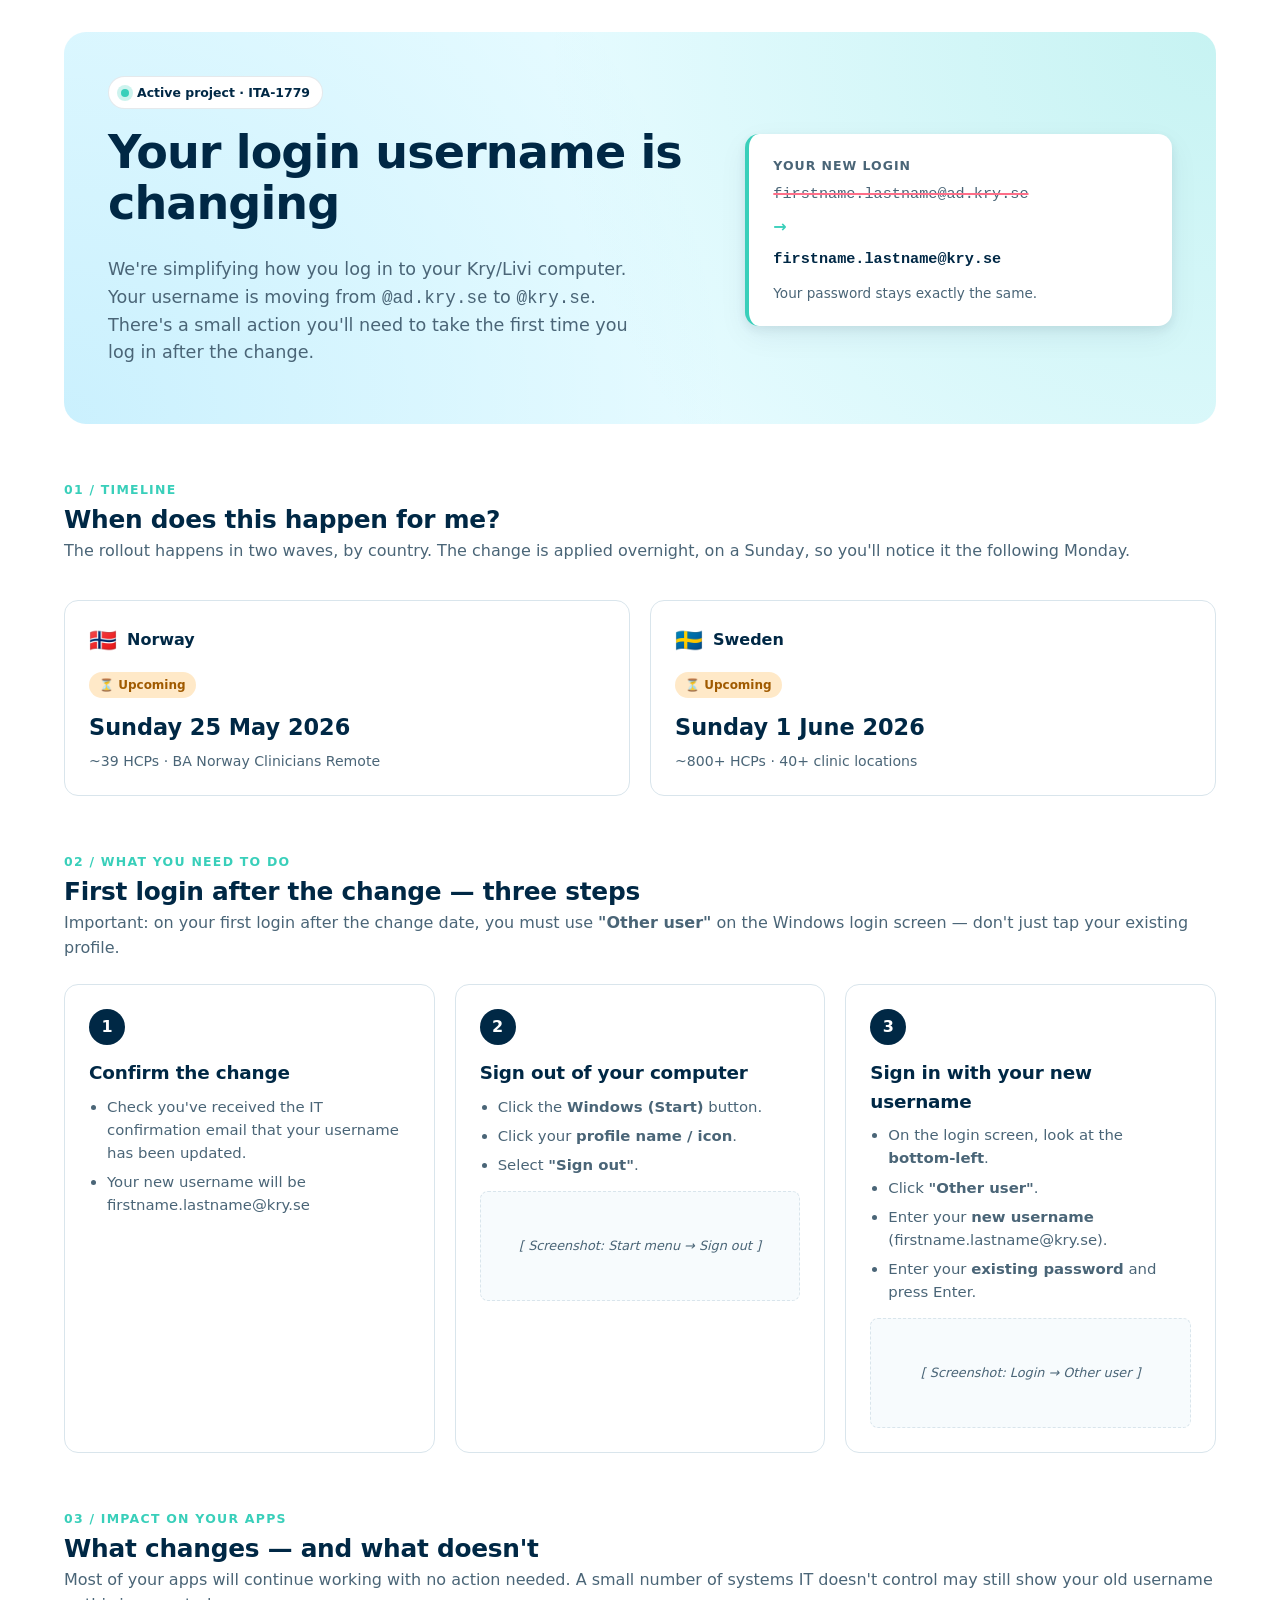
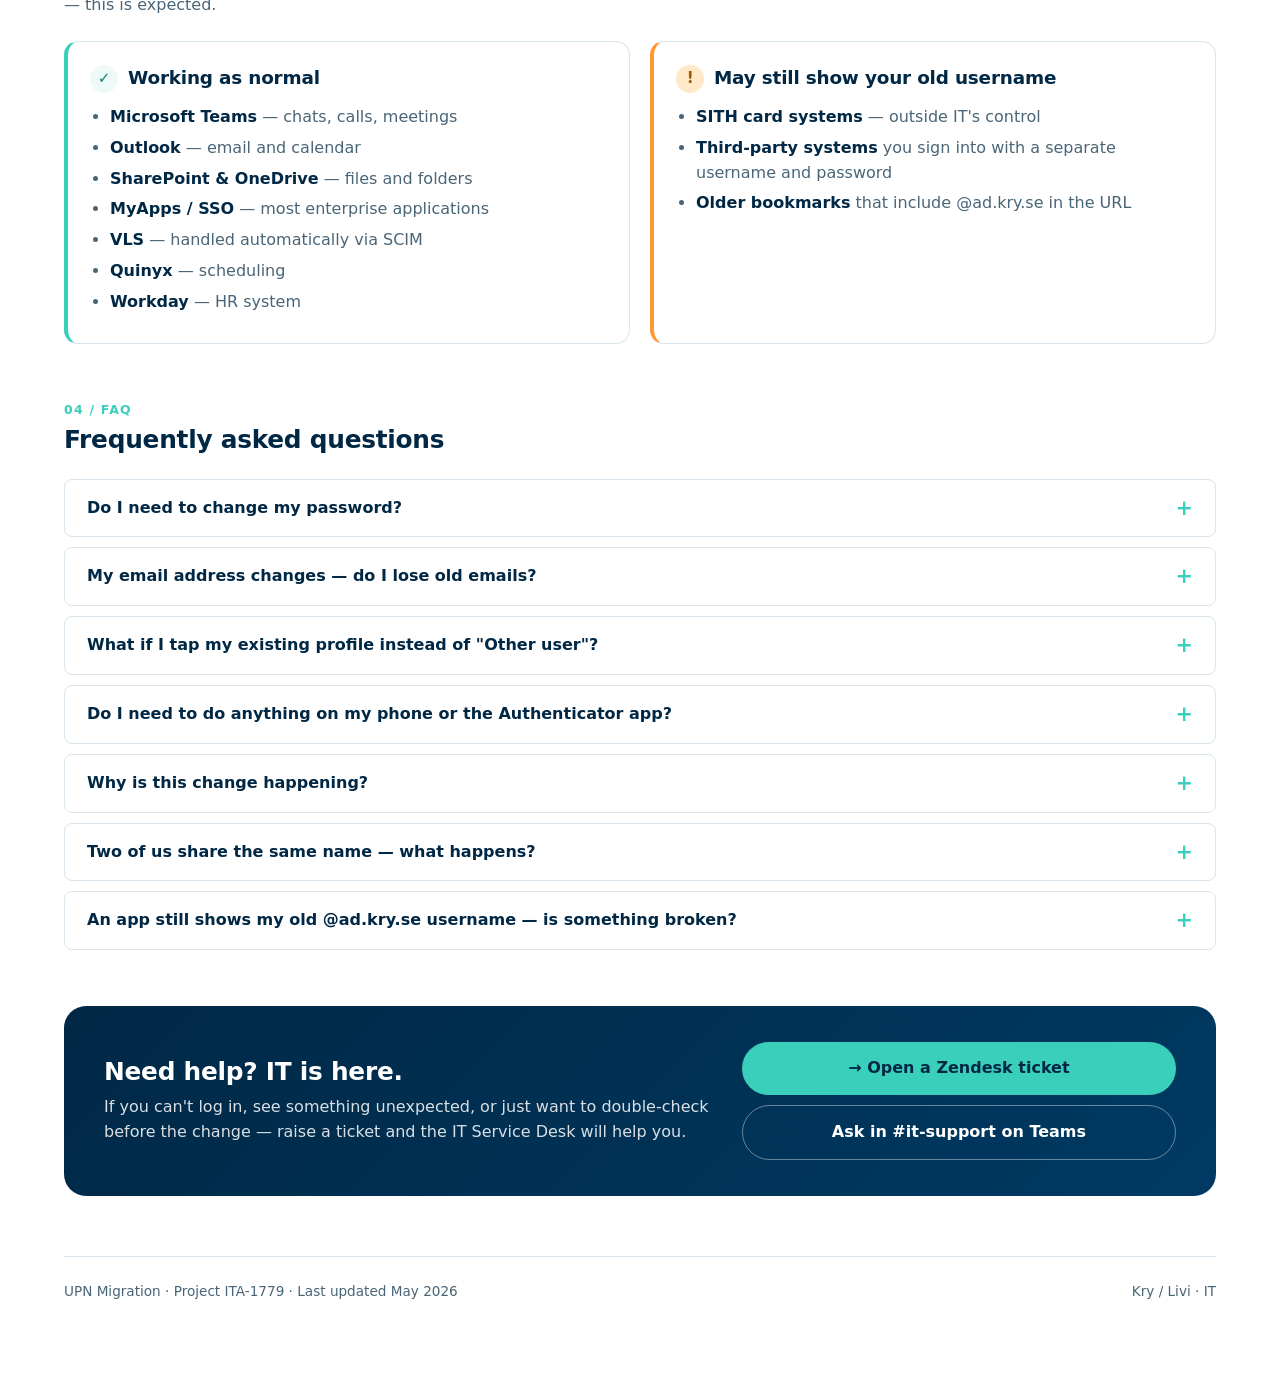
==== index.html @ bcd25de1 "Add UPN Migration Hub page Initial commit: static HTML page for Kry/Livi UPN migration communication" ====
<!DOCTYPE html>
<html lang="en">
<head>
<meta charset="UTF-8" />
<meta name="viewport" content="width=device-width, initial-scale=1.0" />
<title>Your login is changing — UPN Migration Hub | Kry/Livi</title>
<style>
  :root {
    --blue-900: #002845;
    --blue-500: #03A3F4;
    --blue-100: #E6FBFF;
    --primary-500: #39CFBA;
    --primary-100: #EEFAF7;
    --pink-500: #FE6F89;
    --orange-500: #FF9732;
    --orange-100: #FFE9C8;
    --yellow-100: #FFFAD0;
    --yellow-500: #FBD100;

    --text: #002845;
    --text-muted: #4a6577;
    --bg: #ffffff;
    --bg-soft: #f7fbfd;
    --border: #d9e5ec;

    --radius-sm: 8px;
    --radius-md: 14px;
    --radius-lg: 22px;
    --shadow-sm: 0 1px 2px rgba(0, 40, 69, 0.06), 0 2px 6px rgba(0, 40, 69, 0.04);
    --shadow-md: 0 4px 10px rgba(0, 40, 69, 0.08), 0 10px 30px rgba(0, 40, 69, 0.06);

    --font-display: "Inter Tight", "Segoe UI", system-ui, sans-serif;
    --font-body: "Inter", "Segoe UI", system-ui, sans-serif;
  }

  * { box-sizing: border-box; }
  html, body {
    margin: 0;
    padding: 0;
    font-family: var(--font-body);
    color: var(--text);
    background: var(--bg);
    line-height: 1.55;
    -webkit-font-smoothing: antialiased;
  }

  h1, h2, h3, h4 {
    font-family: var(--font-display);
    font-weight: 600;
    letter-spacing: -0.01em;
    color: var(--blue-900);
    margin: 0 0 0.6em;
  }

  h1 { font-size: clamp(2rem, 3.6vw, 3rem); line-height: 1.1; letter-spacing: -0.02em; }
  h2 { font-size: 1.55rem; line-height: 1.2; margin-top: 0; }
  h3 { font-size: 1.15rem; }

  p { margin: 0 0 1em; }

  a { color: var(--blue-500); text-decoration: none; font-weight: 500; }
  a:hover { text-decoration: underline; }

  .page-wrap {
    max-width: 1200px;
    margin: 0 auto;
    padding: 32px 24px 80px;
  }

  /* HERO */
  .hero {
    padding: 44px 44px 40px;
    border-radius: var(--radius-lg);
    background:
      radial-gradient(circle at 100% 0%, rgba(57, 207, 186, 0.18), transparent 55%),
      radial-gradient(circle at 0% 100%, rgba(3, 163, 244, 0.12), transparent 55%),
      var(--blue-100);
    position: relative;
    overflow: hidden;
  }
  .hero-grid { display: grid; grid-template-columns: 1.4fr 1fr; gap: 40px; align-items: center; }
  @media (max-width: 820px) { .hero-grid { grid-template-columns: 1fr; } .hero { padding: 32px 24px; } }

  .eyebrow {
    display: inline-flex; align-items: center; gap: 8px;
    font-size: 0.78rem; font-weight: 600;
    color: var(--blue-900);
    background: white;
    padding: 6px 12px; border-radius: 999px;
    margin-bottom: 18px;
    border: 1px solid rgba(0, 40, 69, 0.1);
  }
  .eyebrow::before {
    content: ""; width: 8px; height: 8px;
    background: var(--primary-500); border-radius: 50%;
    display: inline-block;
    box-shadow: 0 0 0 4px rgba(57, 207, 186, 0.25);
  }

  .hero p.lead {
    font-size: 1.1rem; color: var(--text-muted); max-width: 540px;
  }

  .hero-key {
    background: white;
    padding: 22px 24px;
    border-radius: var(--radius-md);
    box-shadow: var(--shadow-md);
    border-left: 4px solid var(--primary-500);
  }
  .hero-key .label-row {
    font-size: 0.78rem; text-transform: uppercase; letter-spacing: 0.08em;
    color: var(--text-muted); font-weight: 600; margin-bottom: 8px;
  }
  .hero-key .upn-line {
    font-family: "JetBrains Mono", "SF Mono", Consolas, monospace;
    font-size: 0.95rem;
    word-break: break-all;
    margin: 8px 0;
  }
  .hero-key .upn-line.old {
    color: var(--text-muted);
    text-decoration: line-through;
    text-decoration-color: var(--pink-500);
    text-decoration-thickness: 2px;
  }
  .hero-key .upn-line.new {
    color: var(--blue-900);
    font-weight: 600;
  }
  .hero-key .arrow { color: var(--primary-500); font-weight: 700; margin: 4px 0; }
  .hero-key .pwd-note {
    font-size: 0.85rem; color: var(--text-muted); margin: 12px 0 0;
  }

  /* COUNTRY CARDS */
  .status-row {
    display: grid;
    grid-template-columns: 1fr 1fr;
    gap: 20px;
    margin-top: 36px;
  }
  @media (max-width: 720px) { .status-row { grid-template-columns: 1fr; } }

  .country-card {
    padding: 22px 24px;
    border-radius: var(--radius-md);
    border: 1px solid var(--border);
    background: white;
    display: flex;
    flex-direction: column;
    gap: 6px;
    position: relative;
  }
  .country-card .flag-row {
    display: flex; align-items: center; gap: 10px;
    margin-bottom: 4px;
  }
  .country-card .flag { font-size: 1.4rem; }
  .country-card .country-name {
    font-weight: 600; color: var(--blue-900);
  }
  .country-card .status-pill {
    display: inline-flex; align-items: center; gap: 6px;
    font-size: 0.75rem; font-weight: 600;
    padding: 4px 10px; border-radius: 999px;
    background: var(--orange-100); color: #a05a00;
    width: fit-content;
    margin-top: 4px;
  }
  .country-card.complete .status-pill {
    background: var(--primary-100); color: #0a8870;
  }
  .country-card .date-line {
    font-size: 1.4rem; font-weight: 600; color: var(--blue-900);
    font-family: var(--font-display);
    margin-top: 6px;
  }
  .country-card .meta-line {
    font-size: 0.88rem; color: var(--text-muted);
  }

  /* SECTIONS */
  section { margin-top: 56px; }
  .section-head { margin-bottom: 24px; }
  .section-head .num {
    font-size: 0.78rem; font-weight: 700;
    color: var(--primary-500);
    letter-spacing: 0.1em;
    margin-bottom: 6px;
  }
  .section-head h2 { margin-bottom: 4px; }
  .section-head .sub { color: var(--text-muted); }

  /* ACTION STEPS */
  .steps {
    display: grid;
    grid-template-columns: repeat(3, 1fr);
    gap: 20px;
  }
  @media (max-width: 820px) { .steps { grid-template-columns: 1fr; } }

  .step {
    background: white;
    border: 1px solid var(--border);
    border-radius: var(--radius-md);
    padding: 24px;
    position: relative;
  }
  .step .step-num {
    width: 36px; height: 36px;
    background: var(--blue-900); color: white;
    border-radius: 50%;
    display: inline-flex; align-items: center; justify-content: center;
    font-weight: 600; font-family: var(--font-display);
    margin-bottom: 14px;
  }
  .step h3 { margin-bottom: 8px; }
  .step ul { padding-left: 18px; margin: 0; color: var(--text-muted); font-size: 0.93rem; }
  .step ul li { margin-bottom: 6px; }
  .step .screenshot-placeholder {
    margin-top: 14px;
    height: 110px;
    background: var(--bg-soft);
    border: 1px dashed var(--border);
    border-radius: var(--radius-sm);
    display: flex; align-items: center; justify-content: center;
    color: var(--text-muted);
    font-size: 0.8rem;
    font-style: italic;
  }

  /* APP IMPACT */
  .impact-grid {
    display: grid;
    grid-template-columns: 1fr 1fr;
    gap: 20px;
  }
  @media (max-width: 720px) { .impact-grid { grid-template-columns: 1fr; } }

  .impact-card {
    padding: 22px;
    border-radius: var(--radius-md);
    background: white;
    border: 1px solid var(--border);
  }
  .impact-card.good { border-left: 4px solid var(--primary-500); }
  .impact-card.warn { border-left: 4px solid var(--orange-500); }
  .impact-card h3 {
    display: flex; align-items: center; gap: 10px;
    margin-bottom: 12px;
  }
  .impact-icon {
    width: 28px; height: 28px;
    border-radius: 50%;
    display: inline-flex; align-items: center; justify-content: center;
    font-weight: 700; font-size: 0.95rem;
  }
  .good .impact-icon { background: var(--primary-100); color: #0a8870; }
  .warn .impact-icon { background: var(--orange-100); color: #a05a00; }
  .impact-card ul { padding-left: 20px; color: var(--text-muted); margin: 0; }
  .impact-card ul li { margin-bottom: 6px; }
  .impact-card ul li strong { color: var(--blue-900); font-weight: 600; }

  /* FAQ */
  .faq-list { display: flex; flex-direction: column; gap: 10px; }
  details.faq-item {
    background: white;
    border: 1px solid var(--border);
    border-radius: var(--radius-sm);
    overflow: hidden;
    transition: box-shadow 0.2s;
  }
  details.faq-item[open] {
    box-shadow: var(--shadow-sm);
    border-color: var(--primary-500);
  }
  details.faq-item summary {
    padding: 16px 22px;
    cursor: pointer;
    font-weight: 600;
    color: var(--blue-900);
    list-style: none;
    display: flex; justify-content: space-between; align-items: center;
    gap: 16px;
  }
  details.faq-item summary::-webkit-details-marker { display: none; }
  details.faq-item summary::after {
    content: "+";
    font-size: 1.3rem;
    color: var(--primary-500);
    transition: transform 0.2s;
    line-height: 1;
  }
  details.faq-item[open] summary::after { content: "−"; }
  details.faq-item .faq-body {
    padding: 0 22px 18px;
    color: var(--text-muted);
  }

  /* SUPPORT */
  .support-banner {
    background: linear-gradient(135deg, var(--blue-900), #003a64);
    color: white;
    border-radius: var(--radius-lg);
    padding: 36px 40px;
    display: grid;
    grid-template-columns: 1.4fr 1fr;
    gap: 30px;
    align-items: center;
  }
  @media (max-width: 720px) { .support-banner { grid-template-columns: 1fr; padding: 28px 24px; } }
  .support-banner h2 { color: white; margin: 0 0 8px; }
  .support-banner p { color: rgba(255, 255, 255, 0.85); margin: 0; }
  .support-cta {
    display: flex; flex-direction: column; gap: 10px;
  }
  .support-cta a.btn {
    display: inline-flex; align-items: center; justify-content: center; gap: 10px;
    padding: 14px 22px;
    background: var(--primary-500);
    color: var(--blue-900);
    border-radius: 999px;
    font-weight: 600;
    text-decoration: none;
    transition: transform 0.15s;
  }
  .support-cta a.btn:hover { transform: translateY(-1px); text-decoration: none; }
  .support-cta a.btn-outline {
    background: transparent;
    color: white;
    border: 1.5px solid rgba(255, 255, 255, 0.4);
  }

  /* FOOTER */
  footer {
    margin-top: 60px;
    padding-top: 24px;
    border-top: 1px solid var(--border);
    color: var(--text-muted);
    font-size: 0.85rem;
    display: flex; justify-content: space-between; flex-wrap: wrap; gap: 12px;
  }
</style>
</head>
<body>

<div class="page-wrap">

  <!-- HERO -->
  <header class="hero">
    <div class="hero-grid">
      <div>
        <div class="eyebrow">Active project · ITA-1779</div>
        <h1>Your login username is changing</h1>
        <p class="lead">
          We're simplifying how you log in to your Kry/Livi computer. Your username is moving from
          <code>@ad.kry.se</code> to <code>@kry.se</code>. There's a small action you'll need to take the first time you log in after the change.
        </p>
      </div>
      <div class="hero-key">
        <div class="label-row">Your new login</div>
        <div class="upn-line old">firstname.lastname@ad.kry.se</div>
        <div class="arrow">→</div>
        <div class="upn-line new">firstname.lastname@kry.se</div>
        <p class="pwd-note">Your password stays exactly the same.</p>
      </div>
    </div>
  </header>

  <!-- TIMELINE -->
  <section>
    <div class="section-head">
      <div class="num">01 / TIMELINE</div>
      <h2>When does this happen for me?</h2>
      <p class="sub">The rollout happens in two waves, by country. The change is applied overnight, on a Sunday, so you'll notice it the following Monday.</p>
    </div>

    <div class="status-row">
      <div class="country-card">
        <div class="flag-row">
          <span class="flag">🇳🇴</span>
          <span class="country-name">Norway</span>
        </div>
        <span class="status-pill">⏳ Upcoming</span>
        <div class="date-line">Sunday 25 May 2026</div>
        <div class="meta-line">~39 HCPs · BA Norway Clinicians Remote</div>
      </div>
      <div class="country-card">
        <div class="flag-row">
          <span class="flag">🇸🇪</span>
          <span class="country-name">Sweden</span>
        </div>
        <span class="status-pill">⏳ Upcoming</span>
        <div class="date-line">Sunday 1 June 2026</div>
        <div class="meta-line">~800+ HCPs · 40+ clinic locations</div>
      </div>
    </div>
  </section>

  <!-- ACTION STEPS -->
  <section>
    <div class="section-head">
      <div class="num">02 / WHAT YOU NEED TO DO</div>
      <h2>First login after the change — three steps</h2>
      <p class="sub">Important: on your first login after the change date, you must use <strong>"Other user"</strong> on the Windows login screen — don't just tap your existing profile.</p>
    </div>

    <div class="steps">

      <div class="step">
        <div class="step-num">1</div>
        <h3>Confirm the change</h3>
        <ul>
          <li>Check you've received the IT confirmation email that your username has been updated.</li>
          <li>Your new username will be firstname.lastname@kry.se</li>
        </ul>
      </div>

      <div class="step">
        <div class="step-num">2</div>
        <h3>Sign out of your computer</h3>
        <ul>
          <li>Click the <strong>Windows (Start)</strong> button.</li>
          <li>Click your <strong>profile name / icon</strong>.</li>
          <li>Select <strong>"Sign out"</strong>.</li>
        </ul>
        <div class="screenshot-placeholder">[ Screenshot: Start menu → Sign out ]</div>
      </div>

      <div class="step">
        <div class="step-num">3</div>
        <h3>Sign in with your new username</h3>
        <ul>
          <li>On the login screen, look at the <strong>bottom-left</strong>.</li>
          <li>Click <strong>"Other user"</strong>.</li>
          <li>Enter your <strong>new username</strong> (firstname.lastname@kry.se).</li>
          <li>Enter your <strong>existing password</strong> and press Enter.</li>
        </ul>
        <div class="screenshot-placeholder">[ Screenshot: Login → Other user ]</div>
      </div>

    </div>
  </section>

  <!-- APP IMPACT -->
  <section>
    <div class="section-head">
      <div class="num">03 / IMPACT ON YOUR APPS</div>
      <h2>What changes — and what doesn't</h2>
      <p class="sub">Most of your apps will continue working with no action needed. A small number of systems IT doesn't control may still show your old username — this is expected.</p>
    </div>

    <div class="impact-grid">
      <div class="impact-card good">
        <h3>
          <span class="impact-icon">✓</span>
          Working as normal
        </h3>
        <ul>
          <li><strong>Microsoft Teams</strong> — chats, calls, meetings</li>
          <li><strong>Outlook</strong> — email and calendar</li>
          <li><strong>SharePoint &amp; OneDrive</strong> — files and folders</li>
          <li><strong>MyApps / SSO</strong> — most enterprise applications</li>
          <li><strong>VLS</strong> — handled automatically via SCIM</li>
          <li><strong>Quinyx</strong> — scheduling</li>
          <li><strong>Workday</strong> — HR system</li>
        </ul>
      </div>

      <div class="impact-card warn">
        <h3>
          <span class="impact-icon">!</span>
          May still show your old username
        </h3>
        <ul>
          <li><strong>SITH card systems</strong> — outside IT's control</li>
          <li><strong>Third-party systems</strong> you sign into with a separate username and password</li>
          <li><strong>Older bookmarks</strong> that include @ad.kry.se in the URL</li>
        </ul>
      </div>
    </div>
  </section>

  <!-- FAQ -->
  <section>
    <div class="section-head">
      <div class="num">04 / FAQ</div>
      <h2>Frequently asked questions</h2>
    </div>

    <div class="faq-list">

      <details class="faq-item">
        <summary>Do I need to change my password?</summary>
        <div class="faq-body">No. Your password stays exactly the same. Only the part after the "@" symbol in your username changes.</div>
      </details>

      <details class="faq-item">
        <summary>My email address changes — do I lose old emails?</summary>
        <div class="faq-body">No. Your mailbox, calendar, contacts and all historic emails are kept. The old @ad.kry.se address is kept as a secondary address so emails sent to your old address will still arrive in the same inbox.</div>
      </details>

      <details class="faq-item">
        <summary>What if I tap my existing profile instead of "Other user"?</summary>
        <div class="faq-body">The login will fail. Sign out and start again — this time, click "Other user" at the bottom-left and enter your new username (firstname.lastname@kry.se).</div>
      </details>

      <details class="faq-item">
        <summary>Do I need to do anything on my phone or the Authenticator app?</summary>
        <div class="faq-body">In most cases, no. You may be prompted to re-authenticate once in Teams or Outlook mobile — sign in with your new username when prompted.</div>
      </details>

      <details class="faq-item">
        <summary>Why is this change happening?</summary>
        <div class="faq-body">It simplifies your login: one consistent address (@kry.se / @kry.no) that matches your email. It also tidies up our identity setup behind the scenes, reducing confusion when working with external partners and connecting new applications.</div>
      </details>

      <details class="faq-item">
        <summary>Two of us share the same name — what happens?</summary>
        <div class="faq-body">A small number of users have a name conflict in the new domain. IT will contact you personally before your migration to agree the new username. You don't need to do anything until contacted.</div>
      </details>

      <details class="faq-item">
        <summary>An app still shows my old @ad.kry.se username — is something broken?</summary>
        <div class="faq-body">Probably not. Some third-party systems (especially anything outside Microsoft and your SSO) keep their own copy of your username. These can't always be updated by IT. If the app still works, no action is needed. If it stops working, raise a Zendesk ticket and we'll investigate.</div>
      </details>

    </div>
  </section>

  <!-- SUPPORT -->
  <section>
    <div class="support-banner">
      <div>
        <h2>Need help? IT is here.</h2>
        <p>If you can't log in, see something unexpected, or just want to double-check before the change — raise a ticket and the IT Service Desk will help you.</p>
      </div>
      <div class="support-cta">
        <a href="https://kry.zendesk.com/" target="_blank" class="btn">→ Open a Zendesk ticket</a>
        <a href="#" class="btn btn-outline">Ask in #it-support on Teams</a>
      </div>
    </div>
  </section>

  <footer>
    <div>UPN Migration · Project ITA-1779 · Last updated May 2026</div>
    <div>Kry / Livi · IT</div>
  </footer>

</div>

</body>
</html>
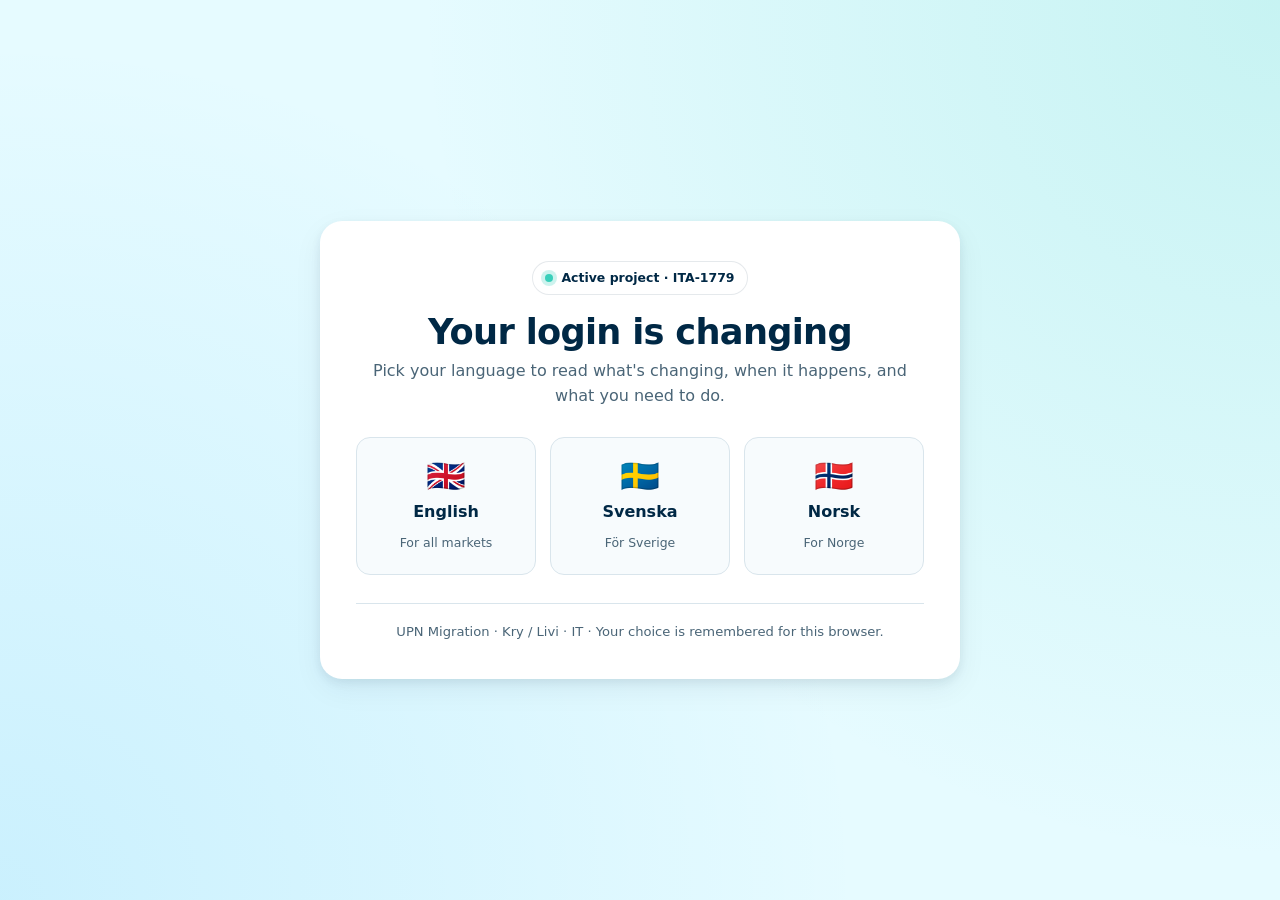
==== commit 5ff1e895: "Build multilang UPN migration hub (EN / SV / NO) Restructured from a single English page into a prop" ====
--- a/index.html
+++ b/index.html
@@ -3,552 +3,136 @@
 <head>
 <meta charset="UTF-8" />
 <meta name="viewport" content="width=device-width, initial-scale=1.0" />
-<title>Your login is changing — UPN Migration Hub | Kry/Livi</title>
+<title>UPN Migration Hub | Kry/Livi</title>
+<meta name="description" content="Pick your language to read about Kry/Livi's UPN migration." />
+<meta name="robots" content="noindex,nofollow" />
+<link rel="stylesheet" href="./assets/css/site.css" />
+<script>
+  // One-shot language picker: if a language was previously chosen, jump there.
+  // EXCEPT when ?picker=1 is in the URL — that's the "Change language" entry point.
+  // This runs before the picker UI renders to avoid flash.
+  (function () {
+    try {
+      var params = new URLSearchParams(location.search);
+      if (params.get('picker') === '1') return; // honor explicit picker request
+      var lang = localStorage.getItem('upn-hub-lang');
+      if (lang === 'en' || lang === 'sv' || lang === 'no') {
+        location.replace('./' + lang + '/');
+      }
+    } catch (e) { /* localStorage blocked — show picker */ }
+  })();
+</script>
 <style>
-  :root {
-    --blue-900: #002845;
-    --blue-500: #03A3F4;
-    --blue-100: #E6FBFF;
-    --primary-500: #39CFBA;
-    --primary-100: #EEFAF7;
-    --pink-500: #FE6F89;
-    --orange-500: #FF9732;
-    --orange-100: #FFE9C8;
-    --yellow-100: #FFFAD0;
-    --yellow-500: #FBD100;
-
-    --text: #002845;
-    --text-muted: #4a6577;
-    --bg: #ffffff;
-    --bg-soft: #f7fbfd;
-    --border: #d9e5ec;
-
-    --radius-sm: 8px;
-    --radius-md: 14px;
-    --radius-lg: 22px;
-    --shadow-sm: 0 1px 2px rgba(0, 40, 69, 0.06), 0 2px 6px rgba(0, 40, 69, 0.04);
-    --shadow-md: 0 4px 10px rgba(0, 40, 69, 0.08), 0 10px 30px rgba(0, 40, 69, 0.06);
-
-    --font-display: "Inter Tight", "Segoe UI", system-ui, sans-serif;
-    --font-body: "Inter", "Segoe UI", system-ui, sans-serif;
-  }
-
-  * { box-sizing: border-box; }
-  html, body {
-    margin: 0;
-    padding: 0;
-    font-family: var(--font-body);
-    color: var(--text);
-    background: var(--bg);
-    line-height: 1.55;
-    -webkit-font-smoothing: antialiased;
-  }
-
-  h1, h2, h3, h4 {
-    font-family: var(--font-display);
-    font-weight: 600;
-    letter-spacing: -0.01em;
-    color: var(--blue-900);
-    margin: 0 0 0.6em;
-  }
-
-  h1 { font-size: clamp(2rem, 3.6vw, 3rem); line-height: 1.1; letter-spacing: -0.02em; }
-  h2 { font-size: 1.55rem; line-height: 1.2; margin-top: 0; }
-  h3 { font-size: 1.15rem; }
-
-  p { margin: 0 0 1em; }
-
-  a { color: var(--blue-500); text-decoration: none; font-weight: 500; }
-  a:hover { text-decoration: underline; }
-
-  .page-wrap {
-    max-width: 1200px;
-    margin: 0 auto;
-    padding: 32px 24px 80px;
-  }
-
-  /* HERO */
-  .hero {
-    padding: 44px 44px 40px;
-    border-radius: var(--radius-lg);
+  /* Local-only picker styling — separate from site.css to avoid coupling */
+  body.picker {
+    min-height: 100vh;
+    display: flex;
+    align-items: center;
+    justify-content: center;
     background:
       radial-gradient(circle at 100% 0%, rgba(57, 207, 186, 0.18), transparent 55%),
       radial-gradient(circle at 0% 100%, rgba(3, 163, 244, 0.12), transparent 55%),
       var(--blue-100);
-    position: relative;
-    overflow: hidden;
+    padding: 24px;
   }
-  .hero-grid { display: grid; grid-template-columns: 1.4fr 1fr; gap: 40px; align-items: center; }
-  @media (max-width: 820px) { .hero-grid { grid-template-columns: 1fr; } .hero { padding: 32px 24px; } }
-
-  .eyebrow {
-    display: inline-flex; align-items: center; gap: 8px;
-    font-size: 0.78rem; font-weight: 600;
-    color: var(--blue-900);
+  .picker-card {
     background: white;
-    padding: 6px 12px; border-radius: 999px;
-    margin-bottom: 18px;
-    border: 1px solid rgba(0, 40, 69, 0.1);
+    padding: 40px 36px 36px;
+    border-radius: var(--radius-lg);
+    box-shadow: var(--shadow-md);
+    max-width: 640px;
+    width: 100%;
+    text-align: center;
   }
-  .eyebrow::before {
-    content: ""; width: 8px; height: 8px;
-    background: var(--primary-500); border-radius: 50%;
-    display: inline-block;
-    box-shadow: 0 0 0 4px rgba(57, 207, 186, 0.25);
+  .picker-card .eyebrow {
+    margin: 0 auto 18px;
   }
-
-  .hero p.lead {
-    font-size: 1.1rem; color: var(--text-muted); max-width: 540px;
+  .picker-card h1 {
+    font-size: clamp(1.6rem, 3vw, 2.2rem);
+    margin: 0 0 8px;
   }
-
-  .hero-key {
-    background: white;
-    padding: 22px 24px;
+  .picker-card p.lead {
+    color: var(--text-muted);
+    margin: 0 0 28px;
+  }
+  .lang-grid {
+    display: grid;
+    grid-template-columns: repeat(3, 1fr);
+    gap: 14px;
+  }
+  @media (max-width: 540px) { .lang-grid { grid-template-columns: 1fr; } }
+  .lang-grid a {
+    display: flex;
+    flex-direction: column;
+    align-items: center;
+    gap: 8px;
+    padding: 22px 16px;
+    background: var(--bg-soft);
+    border: 1px solid var(--border);
     border-radius: var(--radius-md);
-    box-shadow: var(--shadow-md);
-    border-left: 4px solid var(--primary-500);
-  }
-  .hero-key .label-row {
-    font-size: 0.78rem; text-transform: uppercase; letter-spacing: 0.08em;
-    color: var(--text-muted); font-weight: 600; margin-bottom: 8px;
-  }
-  .hero-key .upn-line {
-    font-family: "JetBrains Mono", "SF Mono", Consolas, monospace;
-    font-size: 0.95rem;
-    word-break: break-all;
-    margin: 8px 0;
-  }
-  .hero-key .upn-line.old {
-    color: var(--text-muted);
-    text-decoration: line-through;
-    text-decoration-color: var(--pink-500);
-    text-decoration-thickness: 2px;
-  }
-  .hero-key .upn-line.new {
+    text-decoration: none;
     color: var(--blue-900);
     font-weight: 600;
+    transition: background 0.15s, border-color 0.15s, transform 0.15s;
   }
-  .hero-key .arrow { color: var(--primary-500); font-weight: 700; margin: 4px 0; }
-  .hero-key .pwd-note {
-    font-size: 0.85rem; color: var(--text-muted); margin: 12px 0 0;
+  .lang-grid a:hover {
+    background: white;
+    border-color: var(--primary-500);
+    transform: translateY(-2px);
+    text-decoration: none;
   }
-
-  /* COUNTRY CARDS */
-  .status-row {
-    display: grid;
-    grid-template-columns: 1fr 1fr;
-    gap: 20px;
-    margin-top: 36px;
-  }
-  @media (max-width: 720px) { .status-row { grid-template-columns: 1fr; } }
-
-  .country-card {
-    padding: 22px 24px;
-    border-radius: var(--radius-md);
-    border: 1px solid var(--border);
-    background: white;
-    display: flex;
-    flex-direction: column;
-    gap: 6px;
-    position: relative;
-  }
-  .country-card .flag-row {
-    display: flex; align-items: center; gap: 10px;
-    margin-bottom: 4px;
-  }
-  .country-card .flag { font-size: 1.4rem; }
-  .country-card .country-name {
-    font-weight: 600; color: var(--blue-900);
-  }
-  .country-card .status-pill {
-    display: inline-flex; align-items: center; gap: 6px;
-    font-size: 0.75rem; font-weight: 600;
-    padding: 4px 10px; border-radius: 999px;
-    background: var(--orange-100); color: #a05a00;
-    width: fit-content;
-    margin-top: 4px;
-  }
-  .country-card.complete .status-pill {
-    background: var(--primary-100); color: #0a8870;
-  }
-  .country-card .date-line {
-    font-size: 1.4rem; font-weight: 600; color: var(--blue-900);
-    font-family: var(--font-display);
-    margin-top: 6px;
-  }
-  .country-card .meta-line {
-    font-size: 0.88rem; color: var(--text-muted);
-  }
-
-  /* SECTIONS */
-  section { margin-top: 56px; }
-  .section-head { margin-bottom: 24px; }
-  .section-head .num {
-    font-size: 0.78rem; font-weight: 700;
-    color: var(--primary-500);
-    letter-spacing: 0.1em;
-    margin-bottom: 6px;
-  }
-  .section-head h2 { margin-bottom: 4px; }
-  .section-head .sub { color: var(--text-muted); }
-
-  /* ACTION STEPS */
-  .steps {
-    display: grid;
-    grid-template-columns: repeat(3, 1fr);
-    gap: 20px;
-  }
-  @media (max-width: 820px) { .steps { grid-template-columns: 1fr; } }
-
-  .step {
-    background: white;
-    border: 1px solid var(--border);
-    border-radius: var(--radius-md);
-    padding: 24px;
-    position: relative;
-  }
-  .step .step-num {
-    width: 36px; height: 36px;
-    background: var(--blue-900); color: white;
-    border-radius: 50%;
-    display: inline-flex; align-items: center; justify-content: center;
-    font-weight: 600; font-family: var(--font-display);
-    margin-bottom: 14px;
-  }
-  .step h3 { margin-bottom: 8px; }
-  .step ul { padding-left: 18px; margin: 0; color: var(--text-muted); font-size: 0.93rem; }
-  .step ul li { margin-bottom: 6px; }
-  .step .screenshot-placeholder {
-    margin-top: 14px;
-    height: 110px;
-    background: var(--bg-soft);
-    border: 1px dashed var(--border);
-    border-radius: var(--radius-sm);
-    display: flex; align-items: center; justify-content: center;
-    color: var(--text-muted);
-    font-size: 0.8rem;
-    font-style: italic;
-  }
-
-  /* APP IMPACT */
-  .impact-grid {
-    display: grid;
-    grid-template-columns: 1fr 1fr;
-    gap: 20px;
-  }
-  @media (max-width: 720px) { .impact-grid { grid-template-columns: 1fr; } }
-
-  .impact-card {
-    padding: 22px;
-    border-radius: var(--radius-md);
-    background: white;
-    border: 1px solid var(--border);
-  }
-  .impact-card.good { border-left: 4px solid var(--primary-500); }
-  .impact-card.warn { border-left: 4px solid var(--orange-500); }
-  .impact-card h3 {
-    display: flex; align-items: center; gap: 10px;
-    margin-bottom: 12px;
-  }
-  .impact-icon {
-    width: 28px; height: 28px;
-    border-radius: 50%;
-    display: inline-flex; align-items: center; justify-content: center;
-    font-weight: 700; font-size: 0.95rem;
-  }
-  .good .impact-icon { background: var(--primary-100); color: #0a8870; }
-  .warn .impact-icon { background: var(--orange-100); color: #a05a00; }
-  .impact-card ul { padding-left: 20px; color: var(--text-muted); margin: 0; }
-  .impact-card ul li { margin-bottom: 6px; }
-  .impact-card ul li strong { color: var(--blue-900); font-weight: 600; }
-
-  /* FAQ */
-  .faq-list { display: flex; flex-direction: column; gap: 10px; }
-  details.faq-item {
-    background: white;
-    border: 1px solid var(--border);
-    border-radius: var(--radius-sm);
-    overflow: hidden;
-    transition: box-shadow 0.2s;
-  }
-  details.faq-item[open] {
-    box-shadow: var(--shadow-sm);
-    border-color: var(--primary-500);
-  }
-  details.faq-item summary {
-    padding: 16px 22px;
-    cursor: pointer;
-    font-weight: 600;
-    color: var(--blue-900);
-    list-style: none;
-    display: flex; justify-content: space-between; align-items: center;
-    gap: 16px;
-  }
-  details.faq-item summary::-webkit-details-marker { display: none; }
-  details.faq-item summary::after {
-    content: "+";
-    font-size: 1.3rem;
-    color: var(--primary-500);
-    transition: transform 0.2s;
-    line-height: 1;
-  }
-  details.faq-item[open] summary::after { content: "−"; }
-  details.faq-item .faq-body {
-    padding: 0 22px 18px;
-    color: var(--text-muted);
-  }
-
-  /* SUPPORT */
-  .support-banner {
-    background: linear-gradient(135deg, var(--blue-900), #003a64);
-    color: white;
-    border-radius: var(--radius-lg);
-    padding: 36px 40px;
-    display: grid;
-    grid-template-columns: 1.4fr 1fr;
-    gap: 30px;
-    align-items: center;
-  }
-  @media (max-width: 720px) { .support-banner { grid-template-columns: 1fr; padding: 28px 24px; } }
-  .support-banner h2 { color: white; margin: 0 0 8px; }
-  .support-banner p { color: rgba(255, 255, 255, 0.85); margin: 0; }
-  .support-cta {
-    display: flex; flex-direction: column; gap: 10px;
-  }
-  .support-cta a.btn {
-    display: inline-flex; align-items: center; justify-content: center; gap: 10px;
-    padding: 14px 22px;
-    background: var(--primary-500);
-    color: var(--blue-900);
-    border-radius: 999px;
-    font-weight: 600;
-    text-decoration: none;
-    transition: transform 0.15s;
-  }
-  .support-cta a.btn:hover { transform: translateY(-1px); text-decoration: none; }
-  .support-cta a.btn-outline {
-    background: transparent;
-    color: white;
-    border: 1.5px solid rgba(255, 255, 255, 0.4);
-  }
-
-  /* FOOTER */
-  footer {
-    margin-top: 60px;
-    padding-top: 24px;
+  .lang-grid .flag { font-size: 2rem; line-height: 1; }
+  .lang-grid .label { font-size: 1rem; }
+  .lang-grid .sub { font-size: 0.78rem; color: var(--text-muted); font-weight: 500; }
+  .picker-foot {
+    margin-top: 28px;
+    padding-top: 18px;
     border-top: 1px solid var(--border);
     color: var(--text-muted);
-    font-size: 0.85rem;
-    display: flex; justify-content: space-between; flex-wrap: wrap; gap: 12px;
+    font-size: 0.82rem;
   }
 </style>
 </head>
-<body>
+<body class="picker">
 
-<div class="page-wrap">
+<main class="picker-card">
+  <div class="eyebrow">Active project · ITA-1779</div>
+  <h1>Your login is changing</h1>
+  <p class="lead">Pick your language to read what's changing, when it happens, and what you need to do.</p>
 
-  <!-- HERO -->
-  <header class="hero">
-    <div class="hero-grid">
-      <div>
-        <div class="eyebrow">Active project · ITA-1779</div>
-        <h1>Your login username is changing</h1>
-        <p class="lead">
-          We're simplifying how you log in to your Kry/Livi computer. Your username is moving from
-          <code>@ad.kry.se</code> to <code>@kry.se</code>. There's a small action you'll need to take the first time you log in after the change.
-        </p>
-      </div>
-      <div class="hero-key">
-        <div class="label-row">Your new login</div>
-        <div class="upn-line old">firstname.lastname@ad.kry.se</div>
-        <div class="arrow">→</div>
-        <div class="upn-line new">firstname.lastname@kry.se</div>
-        <p class="pwd-note">Your password stays exactly the same.</p>
-      </div>
-    </div>
-  </header>
+  <div class="lang-grid" role="navigation" aria-label="Choose language">
+    <a href="./en/" data-pick="en">
+      <span class="flag" aria-hidden="true">🇬🇧</span>
+      <span class="label">English</span>
+      <span class="sub">For all markets</span>
+    </a>
+    <a href="./sv/" data-pick="sv">
+      <span class="flag" aria-hidden="true">🇸🇪</span>
+      <span class="label">Svenska</span>
+      <span class="sub">För Sverige</span>
+    </a>
+    <a href="./no/" data-pick="no">
+      <span class="flag" aria-hidden="true">🇳🇴</span>
+      <span class="label">Norsk</span>
+      <span class="sub">For Norge</span>
+    </a>
+  </div>
 
-  <!-- TIMELINE -->
-  <section>
-    <div class="section-head">
-      <div class="num">01 / TIMELINE</div>
-      <h2>When does this happen for me?</h2>
-      <p class="sub">The rollout happens in two waves, by country. The change is applied overnight, on a Sunday, so you'll notice it the following Monday.</p>
-    </div>
+  <div class="picker-foot">
+    UPN Migration · Kry / Livi · IT · Your choice is remembered for this browser.
+  </div>
+</main>
 
-    <div class="status-row">
-      <div class="country-card">
-        <div class="flag-row">
-          <span class="flag">🇳🇴</span>
-          <span class="country-name">Norway</span>
-        </div>
-        <span class="status-pill">⏳ Upcoming</span>
-        <div class="date-line">Sunday 25 May 2026</div>
-        <div class="meta-line">~39 HCPs · BA Norway Clinicians Remote</div>
-      </div>
-      <div class="country-card">
-        <div class="flag-row">
-          <span class="flag">🇸🇪</span>
-          <span class="country-name">Sweden</span>
-        </div>
-        <span class="status-pill">⏳ Upcoming</span>
-        <div class="date-line">Sunday 1 June 2026</div>
-        <div class="meta-line">~800+ HCPs · 40+ clinic locations</div>
-      </div>
-    </div>
-  </section>
-
-  <!-- ACTION STEPS -->
-  <section>
-    <div class="section-head">
-      <div class="num">02 / WHAT YOU NEED TO DO</div>
-      <h2>First login after the change — three steps</h2>
-      <p class="sub">Important: on your first login after the change date, you must use <strong>"Other user"</strong> on the Windows login screen — don't just tap your existing profile.</p>
-    </div>
-
-    <div class="steps">
-
-      <div class="step">
-        <div class="step-num">1</div>
-        <h3>Confirm the change</h3>
-        <ul>
-          <li>Check you've received the IT confirmation email that your username has been updated.</li>
-          <li>Your new username will be firstname.lastname@kry.se</li>
-        </ul>
-      </div>
-
-      <div class="step">
-        <div class="step-num">2</div>
-        <h3>Sign out of your computer</h3>
-        <ul>
-          <li>Click the <strong>Windows (Start)</strong> button.</li>
-          <li>Click your <strong>profile name / icon</strong>.</li>
-          <li>Select <strong>"Sign out"</strong>.</li>
-        </ul>
-        <div class="screenshot-placeholder">[ Screenshot: Start menu → Sign out ]</div>
-      </div>
-
-      <div class="step">
-        <div class="step-num">3</div>
-        <h3>Sign in with your new username</h3>
-        <ul>
-          <li>On the login screen, look at the <strong>bottom-left</strong>.</li>
-          <li>Click <strong>"Other user"</strong>.</li>
-          <li>Enter your <strong>new username</strong> (firstname.lastname@kry.se).</li>
-          <li>Enter your <strong>existing password</strong> and press Enter.</li>
-        </ul>
-        <div class="screenshot-placeholder">[ Screenshot: Login → Other user ]</div>
-      </div>
-
-    </div>
-  </section>
-
-  <!-- APP IMPACT -->
-  <section>
-    <div class="section-head">
-      <div class="num">03 / IMPACT ON YOUR APPS</div>
-      <h2>What changes — and what doesn't</h2>
-      <p class="sub">Most of your apps will continue working with no action needed. A small number of systems IT doesn't control may still show your old username — this is expected.</p>
-    </div>
-
-    <div class="impact-grid">
-      <div class="impact-card good">
-        <h3>
-          <span class="impact-icon">✓</span>
-          Working as normal
-        </h3>
-        <ul>
-          <li><strong>Microsoft Teams</strong> — chats, calls, meetings</li>
-          <li><strong>Outlook</strong> — email and calendar</li>
-          <li><strong>SharePoint &amp; OneDrive</strong> — files and folders</li>
-          <li><strong>MyApps / SSO</strong> — most enterprise applications</li>
-          <li><strong>VLS</strong> — handled automatically via SCIM</li>
-          <li><strong>Quinyx</strong> — scheduling</li>
-          <li><strong>Workday</strong> — HR system</li>
-        </ul>
-      </div>
-
-      <div class="impact-card warn">
-        <h3>
-          <span class="impact-icon">!</span>
-          May still show your old username
-        </h3>
-        <ul>
-          <li><strong>SITH card systems</strong> — outside IT's control</li>
-          <li><strong>Third-party systems</strong> you sign into with a separate username and password</li>
-          <li><strong>Older bookmarks</strong> that include @ad.kry.se in the URL</li>
-        </ul>
-      </div>
-    </div>
-  </section>
-
-  <!-- FAQ -->
-  <section>
-    <div class="section-head">
-      <div class="num">04 / FAQ</div>
-      <h2>Frequently asked questions</h2>
-    </div>
-
-    <div class="faq-list">
-
-      <details class="faq-item">
-        <summary>Do I need to change my password?</summary>
-        <div class="faq-body">No. Your password stays exactly the same. Only the part after the "@" symbol in your username changes.</div>
-      </details>
-
-      <details class="faq-item">
-        <summary>My email address changes — do I lose old emails?</summary>
-        <div class="faq-body">No. Your mailbox, calendar, contacts and all historic emails are kept. The old @ad.kry.se address is kept as a secondary address so emails sent to your old address will still arrive in the same inbox.</div>
-      </details>
-
-      <details class="faq-item">
-        <summary>What if I tap my existing profile instead of "Other user"?</summary>
-        <div class="faq-body">The login will fail. Sign out and start again — this time, click "Other user" at the bottom-left and enter your new username (firstname.lastname@kry.se).</div>
-      </details>
-
-      <details class="faq-item">
-        <summary>Do I need to do anything on my phone or the Authenticator app?</summary>
-        <div class="faq-body">In most cases, no. You may be prompted to re-authenticate once in Teams or Outlook mobile — sign in with your new username when prompted.</div>
-      </details>
-
-      <details class="faq-item">
-        <summary>Why is this change happening?</summary>
-        <div class="faq-body">It simplifies your login: one consistent address (@kry.se / @kry.no) that matches your email. It also tidies up our identity setup behind the scenes, reducing confusion when working with external partners and connecting new applications.</div>
-      </details>
-
-      <details class="faq-item">
-        <summary>Two of us share the same name — what happens?</summary>
-        <div class="faq-body">A small number of users have a name conflict in the new domain. IT will contact you personally before your migration to agree the new username. You don't need to do anything until contacted.</div>
-      </details>
-
-      <details class="faq-item">
-        <summary>An app still shows my old @ad.kry.se username — is something broken?</summary>
-        <div class="faq-body">Probably not. Some third-party systems (especially anything outside Microsoft and your SSO) keep their own copy of your username. These can't always be updated by IT. If the app still works, no action is needed. If it stops working, raise a Zendesk ticket and we'll investigate.</div>
-      </details>
-
-    </div>
-  </section>
-
-  <!-- SUPPORT -->
-  <section>
-    <div class="support-banner">
-      <div>
-        <h2>Need help? IT is here.</h2>
-        <p>If you can't log in, see something unexpected, or just want to double-check before the change — raise a ticket and the IT Service Desk will help you.</p>
-      </div>
-      <div class="support-cta">
-        <a href="https://kry.zendesk.com/" target="_blank" class="btn">→ Open a Zendesk ticket</a>
-        <a href="#" class="btn btn-outline">Ask in #it-support on Teams</a>
-      </div>
-    </div>
-  </section>
-
-  <footer>
-    <div>UPN Migration · Project ITA-1779 · Last updated May 2026</div>
-    <div>Kry / Livi · IT</div>
-  </footer>
-
-</div>
+<script>
+  // Persist language choice so subsequent visits skip the picker.
+  document.querySelectorAll('.lang-grid a').forEach(function (link) {
+    link.addEventListener('click', function () {
+      try {
+        localStorage.setItem('upn-hub-lang', link.getAttribute('data-pick'));
+      } catch (e) { /* swallow — link still navigates */ }
+    });
+  });
+</script>
 
 </body>
 </html>
--- a/assets/css/site.css
+++ b/assets/css/site.css
@@ -0,0 +1,704 @@
+/* =============================================================================
+   Kry/Livi UPN Migration Hub — shared stylesheet
+   Brand tokens lifted from upn_migration_hub.html mock.
+   Used by /en/, /sv/, /no/ pages.
+   ============================================================================= */
+
+:root {
+  /* Brand palette */
+  --blue-900: #002845;
+  --blue-500: #03A3F4;
+  --blue-100: #E6FBFF;
+  --primary-500: #39CFBA;
+  --primary-100: #EEFAF7;
+  --pink-500: #FE6F89;
+  --orange-500: #FF9732;
+  --orange-100: #FFE9C8;
+  --yellow-100: #FFFAD0;
+  --yellow-500: #FBD100;
+
+  /* Surface + text */
+  --text: #002845;
+  --text-muted: #4a6577;
+  --bg: #ffffff;
+  --bg-soft: #f7fbfd;
+  --border: #d9e5ec;
+
+  /* Geometry */
+  --radius-sm: 8px;
+  --radius-md: 14px;
+  --radius-lg: 22px;
+  --shadow-sm: 0 1px 2px rgba(0, 40, 69, 0.06), 0 2px 6px rgba(0, 40, 69, 0.04);
+  --shadow-md: 0 4px 10px rgba(0, 40, 69, 0.08), 0 10px 30px rgba(0, 40, 69, 0.06);
+
+  /* Typography (no CDN fonts — system fallbacks only) */
+  --font-display: "Inter Tight", "Segoe UI", system-ui, sans-serif;
+  --font-body: "Inter", "Segoe UI", system-ui, sans-serif;
+  --font-mono: "JetBrains Mono", "SF Mono", Consolas, monospace;
+}
+
+* { box-sizing: border-box; }
+html, body {
+  margin: 0;
+  padding: 0;
+  font-family: var(--font-body);
+  color: var(--text);
+  background: var(--bg);
+  line-height: 1.55;
+  -webkit-font-smoothing: antialiased;
+}
+
+h1, h2, h3, h4 {
+  font-family: var(--font-display);
+  font-weight: 600;
+  letter-spacing: -0.01em;
+  color: var(--blue-900);
+  margin: 0 0 0.6em;
+}
+h1 { font-size: clamp(2rem, 3.6vw, 3rem); line-height: 1.1; letter-spacing: -0.02em; }
+h2 { font-size: 1.55rem; line-height: 1.2; margin-top: 0; }
+h3 { font-size: 1.15rem; }
+
+p { margin: 0 0 1em; }
+
+a { color: var(--blue-500); text-decoration: none; font-weight: 500; }
+a:hover { text-decoration: underline; }
+
+code {
+  font-family: var(--font-mono);
+  background: var(--bg-soft);
+  border: 1px solid var(--border);
+  padding: 2px 6px;
+  border-radius: 6px;
+  font-size: 0.9em;
+}
+
+/* =============================================================================
+   Layout
+   ============================================================================= */
+
+.page-wrap {
+  max-width: 1200px;
+  margin: 0 auto;
+  padding: 0 24px 80px;
+}
+
+/* =============================================================================
+   Site nav (top bar)
+   ============================================================================= */
+
+.site-nav {
+  max-width: 1200px;
+  margin: 0 auto;
+  padding: 18px 24px;
+  display: flex;
+  align-items: center;
+  gap: 24px;
+  border-bottom: 1px solid var(--border);
+  flex-wrap: wrap;
+}
+.site-nav .brand {
+  font-family: var(--font-display);
+  font-weight: 700;
+  color: var(--blue-900);
+  font-size: 1.1rem;
+  text-decoration: none;
+  display: inline-flex;
+  align-items: center;
+  gap: 10px;
+}
+.site-nav .brand::before {
+  content: "";
+  width: 28px; height: 28px;
+  background: var(--blue-900);
+  border-radius: 6px;
+  display: inline-block;
+  position: relative;
+}
+.site-nav .brand::after {
+  content: "K";
+  position: absolute;
+  margin-left: -22px;
+  margin-top: 1px;
+  color: var(--primary-500);
+  font-weight: 700;
+  font-size: 1rem;
+}
+.site-nav .nav-links {
+  display: flex;
+  gap: 18px;
+  margin-left: auto;
+  flex-wrap: wrap;
+  align-items: center;
+}
+.site-nav .nav-links a {
+  color: var(--text-muted);
+  font-size: 0.92rem;
+  font-weight: 500;
+  text-decoration: none;
+  padding: 6px 0;
+  border-bottom: 2px solid transparent;
+  transition: color 0.15s, border-color 0.15s;
+}
+.site-nav .nav-links a:hover {
+  color: var(--blue-900);
+  text-decoration: none;
+}
+body[data-page="home"] .nav-links a.nav-home,
+body[data-page="login-guide"] .nav-links a.nav-login {
+  color: var(--blue-900);
+  border-bottom-color: var(--primary-500);
+}
+
+/* Language toggle */
+.lang-toggle {
+  display: inline-flex;
+  gap: 4px;
+  background: var(--bg-soft);
+  border: 1px solid var(--border);
+  border-radius: 999px;
+  padding: 3px;
+}
+.lang-toggle a {
+  display: inline-block;
+  padding: 4px 10px;
+  border-radius: 999px;
+  font-size: 0.78rem;
+  font-weight: 600;
+  text-decoration: none;
+  color: var(--text-muted);
+  letter-spacing: 0.04em;
+}
+.lang-toggle a:hover {
+  color: var(--blue-900);
+  text-decoration: none;
+}
+.lang-toggle a.active {
+  background: white;
+  color: var(--blue-900);
+  box-shadow: var(--shadow-sm);
+}
+
+/* =============================================================================
+   Hero
+   ============================================================================= */
+
+.hero {
+  padding: 44px 44px 40px;
+  border-radius: var(--radius-lg);
+  background:
+    radial-gradient(circle at 100% 0%, rgba(57, 207, 186, 0.18), transparent 55%),
+    radial-gradient(circle at 0% 100%, rgba(3, 163, 244, 0.12), transparent 55%),
+    var(--blue-100);
+  position: relative;
+  overflow: hidden;
+  margin-top: 24px;
+}
+.hero-grid {
+  display: grid;
+  grid-template-columns: 1.4fr 1fr;
+  gap: 40px;
+  align-items: center;
+}
+@media (max-width: 820px) {
+  .hero-grid { grid-template-columns: 1fr; }
+  .hero { padding: 32px 24px; }
+}
+
+.eyebrow {
+  display: inline-flex; align-items: center; gap: 8px;
+  font-size: 0.78rem; font-weight: 600;
+  color: var(--blue-900);
+  background: white;
+  padding: 6px 12px; border-radius: 999px;
+  margin-bottom: 18px;
+  border: 1px solid rgba(0, 40, 69, 0.1);
+}
+.eyebrow::before {
+  content: ""; width: 8px; height: 8px;
+  background: var(--primary-500); border-radius: 50%;
+  display: inline-block;
+  box-shadow: 0 0 0 4px rgba(57, 207, 186, 0.25);
+}
+
+.hero p.lead {
+  font-size: 1.1rem; color: var(--text-muted); max-width: 540px;
+}
+
+.hero-key {
+  background: white;
+  padding: 22px 24px;
+  border-radius: var(--radius-md);
+  box-shadow: var(--shadow-md);
+  border-left: 4px solid var(--primary-500);
+}
+.hero-key .label-row {
+  font-size: 0.78rem; text-transform: uppercase; letter-spacing: 0.08em;
+  color: var(--text-muted); font-weight: 600; margin-bottom: 8px;
+}
+.hero-key .upn-line {
+  font-family: var(--font-mono);
+  font-size: 0.95rem;
+  word-break: break-all;
+  margin: 8px 0;
+}
+.hero-key .upn-line.old {
+  color: var(--text-muted);
+  text-decoration: line-through;
+  text-decoration-color: var(--pink-500);
+  text-decoration-thickness: 2px;
+}
+.hero-key .upn-line.new {
+  color: var(--blue-900);
+  font-weight: 600;
+}
+.hero-key .arrow { color: var(--primary-500); font-weight: 700; margin: 4px 0; font-size: 1.1rem; }
+.hero-key .pwd-note {
+  font-size: 0.85rem; color: var(--text-muted); margin: 12px 0 0;
+}
+.hero-key .market-group { margin: 12px 0; padding-top: 12px; border-top: 1px solid var(--border); }
+.hero-key .market-group:first-of-type { border-top: 0; padding-top: 0; }
+.hero-key .market-label {
+  font-size: 0.78rem; font-weight: 600; color: var(--blue-900);
+  text-transform: uppercase; letter-spacing: 0.06em;
+  margin-bottom: 4px;
+}
+
+/* =============================================================================
+   Country / timeline cards
+   ============================================================================= */
+
+.status-row {
+  display: grid;
+  grid-template-columns: 1fr 1fr;
+  gap: 20px;
+  margin-top: 36px;
+}
+@media (max-width: 720px) { .status-row { grid-template-columns: 1fr; } }
+.status-row.solo {
+  grid-template-columns: minmax(0, 480px);
+  justify-content: center;
+}
+
+.country-card {
+  padding: 22px 24px;
+  border-radius: var(--radius-md);
+  border: 1px solid var(--border);
+  background: white;
+  display: flex;
+  flex-direction: column;
+  gap: 6px;
+}
+.country-card .flag-row {
+  display: flex; align-items: center; gap: 10px;
+  margin-bottom: 4px;
+}
+.country-card .flag { font-size: 1.4rem; }
+.country-card .country-name {
+  font-weight: 600; color: var(--blue-900);
+}
+.country-card .status-pill {
+  display: inline-flex; align-items: center; gap: 6px;
+  font-size: 0.75rem; font-weight: 600;
+  padding: 4px 10px; border-radius: 999px;
+  background: var(--orange-100); color: #a05a00;
+  width: fit-content;
+  margin-top: 4px;
+}
+.country-card.complete .status-pill {
+  background: var(--primary-100); color: #0a8870;
+}
+.country-card .date-line {
+  font-size: 1.4rem; font-weight: 600; color: var(--blue-900);
+  font-family: var(--font-display);
+  margin-top: 6px;
+}
+.country-card .meta-line {
+  font-size: 0.88rem; color: var(--text-muted);
+}
+
+/* Event-stack — visualises the Sun → Mon rhythm */
+.country-card .event-stack {
+  margin-top: 14px;
+  display: flex;
+  flex-direction: column;
+  gap: 6px;
+}
+.country-card .event {
+  display: flex;
+  gap: 12px;
+  padding: 12px 14px;
+  background: var(--bg-soft);
+  border: 1px solid var(--border);
+  border-radius: var(--radius-sm);
+  align-items: center;
+}
+.country-card .event.live {
+  background: var(--primary-100);
+  border-color: rgba(57, 207, 186, 0.45);
+}
+.country-card .event-icon {
+  font-size: 1.4rem;
+  line-height: 1;
+  flex-shrink: 0;
+}
+.country-card .event-text { flex: 1; }
+.country-card .event-label {
+  font-size: 0.72rem;
+  font-weight: 700;
+  text-transform: uppercase;
+  letter-spacing: 0.06em;
+  color: var(--text-muted);
+  display: block;
+}
+.country-card .event-date {
+  font-size: 0.98rem;
+  font-weight: 600;
+  color: var(--blue-900);
+  font-family: var(--font-display);
+  margin-top: 2px;
+  display: block;
+}
+.country-card .event.live .event-label { color: #0a8870; }
+.country-card .event-arrow {
+  text-align: center;
+  color: var(--primary-500);
+  font-size: 1.1rem;
+  font-weight: 700;
+  line-height: 0.6;
+  margin: -2px 0;
+}
+
+/* =============================================================================
+   Sections
+   ============================================================================= */
+
+section { margin-top: 56px; }
+.section-head { margin-bottom: 24px; }
+.section-head .num {
+  font-size: 0.78rem; font-weight: 700;
+  color: var(--primary-500);
+  letter-spacing: 0.1em;
+  margin-bottom: 6px;
+}
+.section-head h2 { margin-bottom: 4px; }
+.section-head .sub { color: var(--text-muted); }
+
+/* =============================================================================
+   Important callout
+   ============================================================================= */
+
+.callout {
+  margin-top: 24px;
+  padding: 20px 24px;
+  border-radius: var(--radius-md);
+  background: var(--yellow-100);
+  border-left: 4px solid var(--orange-500);
+  display: flex;
+  gap: 14px;
+  align-items: flex-start;
+}
+.callout-icon {
+  font-size: 1.4rem;
+  line-height: 1;
+  margin-top: 2px;
+}
+.callout strong { color: var(--blue-900); }
+.callout p { margin: 0; }
+.callout p + p { margin-top: 6px; }
+
+/* Softer information note — for timing/scheduling info that's not a warning */
+.info-note {
+  margin-top: 24px;
+  padding: 16px 20px;
+  border-radius: var(--radius-md);
+  background: var(--blue-100);
+  border-left: 4px solid var(--blue-500);
+  display: flex;
+  gap: 14px;
+  align-items: flex-start;
+}
+.info-note-icon { font-size: 1.3rem; line-height: 1; margin-top: 2px; }
+.info-note strong { color: var(--blue-900); }
+.info-note p { margin: 0; }
+.info-note p + p { margin-top: 6px; }
+
+/* =============================================================================
+   Action steps (3-up)
+   ============================================================================= */
+
+.steps {
+  display: grid;
+  grid-template-columns: repeat(3, 1fr);
+  gap: 20px;
+}
+@media (max-width: 820px) { .steps { grid-template-columns: 1fr; } }
+
+.step {
+  background: white;
+  border: 1px solid var(--border);
+  border-radius: var(--radius-md);
+  padding: 24px;
+  position: relative;
+}
+.step .step-num {
+  width: 36px; height: 36px;
+  background: var(--blue-900); color: white;
+  border-radius: 50%;
+  display: inline-flex; align-items: center; justify-content: center;
+  font-weight: 600; font-family: var(--font-display);
+  margin-bottom: 14px;
+}
+.step h3 { margin-bottom: 8px; }
+.step ul { padding-left: 18px; margin: 0; color: var(--text-muted); font-size: 0.93rem; }
+.step ul li { margin-bottom: 6px; }
+.step .read-more {
+  display: inline-block;
+  margin-top: 14px;
+  font-size: 0.88rem;
+  font-weight: 600;
+  color: var(--blue-500);
+}
+
+/* =============================================================================
+   App impact cards
+   ============================================================================= */
+
+.impact-grid {
+  display: grid;
+  grid-template-columns: 1fr 1fr;
+  gap: 20px;
+}
+@media (max-width: 720px) { .impact-grid { grid-template-columns: 1fr; } }
+
+.impact-card {
+  padding: 22px;
+  border-radius: var(--radius-md);
+  background: white;
+  border: 1px solid var(--border);
+}
+.impact-card.good { border-left: 4px solid var(--primary-500); }
+.impact-card.warn { border-left: 4px solid var(--orange-500); }
+.impact-card h3 {
+  display: flex; align-items: center; gap: 10px;
+  margin-bottom: 12px;
+}
+.impact-icon {
+  width: 28px; height: 28px;
+  border-radius: 50%;
+  display: inline-flex; align-items: center; justify-content: center;
+  font-weight: 700; font-size: 0.95rem;
+  flex-shrink: 0;
+}
+.good .impact-icon { background: var(--primary-100); color: #0a8870; }
+.warn .impact-icon { background: var(--orange-100); color: #a05a00; }
+.impact-card ul { padding-left: 20px; color: var(--text-muted); margin: 0; }
+.impact-card ul li { margin-bottom: 6px; }
+.impact-card ul li strong { color: var(--blue-900); font-weight: 600; }
+.impact-card p.note {
+  margin: 12px 0 0;
+  padding-top: 12px;
+  border-top: 1px solid var(--border);
+  font-size: 0.88rem;
+  color: var(--text-muted);
+}
+
+/* =============================================================================
+   FAQ collapsibles
+   ============================================================================= */
+
+.faq-list { display: flex; flex-direction: column; gap: 10px; }
+details.faq-item {
+  background: white;
+  border: 1px solid var(--border);
+  border-radius: var(--radius-sm);
+  overflow: hidden;
+  transition: box-shadow 0.2s;
+}
+details.faq-item[open] {
+  box-shadow: var(--shadow-sm);
+  border-color: var(--primary-500);
+}
+details.faq-item summary {
+  padding: 16px 22px;
+  cursor: pointer;
+  font-weight: 600;
+  color: var(--blue-900);
+  list-style: none;
+  display: flex; justify-content: space-between; align-items: center;
+  gap: 16px;
+}
+details.faq-item summary::-webkit-details-marker { display: none; }
+details.faq-item summary::after {
+  content: "+";
+  font-size: 1.3rem;
+  color: var(--primary-500);
+  transition: transform 0.2s;
+  line-height: 1;
+}
+details.faq-item[open] summary::after { content: "−"; }
+details.faq-item .faq-body {
+  padding: 0 22px 18px;
+  color: var(--text-muted);
+}
+
+/* =============================================================================
+   Support CTA banner
+   ============================================================================= */
+
+.support-banner {
+  background: linear-gradient(135deg, var(--blue-900), #003a64);
+  color: white;
+  border-radius: var(--radius-lg);
+  padding: 36px 40px;
+  display: grid;
+  grid-template-columns: 1.4fr 1fr;
+  gap: 30px;
+  align-items: center;
+}
+@media (max-width: 720px) {
+  .support-banner { grid-template-columns: 1fr; padding: 28px 24px; }
+}
+.support-banner h2 { color: white; margin: 0 0 8px; }
+.support-banner p { color: rgba(255, 255, 255, 0.85); margin: 0; }
+.support-cta {
+  display: flex; flex-direction: column; gap: 10px;
+}
+.support-cta a.btn {
+  display: inline-flex; align-items: center; justify-content: center; gap: 10px;
+  padding: 14px 22px;
+  background: var(--primary-500);
+  color: var(--blue-900);
+  border-radius: 999px;
+  font-weight: 600;
+  text-decoration: none;
+  transition: transform 0.15s;
+}
+.support-cta a.btn:hover { transform: translateY(-1px); text-decoration: none; }
+.support-cta a.btn-outline {
+  background: transparent;
+  color: white;
+  border: 1.5px solid rgba(255, 255, 255, 0.4);
+}
+.support-cta .teams-note {
+  font-size: 0.85rem;
+  color: rgba(255, 255, 255, 0.7);
+  margin-top: 4px;
+  text-align: center;
+}
+
+/* =============================================================================
+   Footer
+   ============================================================================= */
+
+footer.site-footer {
+  margin-top: 60px;
+  padding-top: 24px;
+  border-top: 1px solid var(--border);
+  color: var(--text-muted);
+  font-size: 0.85rem;
+  display: flex;
+  justify-content: space-between;
+  flex-wrap: wrap;
+  gap: 12px;
+}
+footer.site-footer a {
+  color: var(--text-muted);
+  font-weight: 500;
+}
+footer.site-footer a:hover {
+  color: var(--blue-900);
+}
+
+/* =============================================================================
+   Login guide page
+   ============================================================================= */
+
+.guide-step {
+  margin-top: 36px;
+  display: grid;
+  grid-template-columns: 1fr 1fr;
+  gap: 32px;
+  align-items: start;
+  background: white;
+  border: 1px solid var(--border);
+  border-radius: var(--radius-md);
+  padding: 28px;
+}
+@media (max-width: 820px) { .guide-step { grid-template-columns: 1fr; } }
+
+.guide-step .guide-num {
+  display: inline-flex;
+  width: 44px; height: 44px;
+  border-radius: 50%;
+  background: var(--blue-900);
+  color: white;
+  font-family: var(--font-display);
+  font-weight: 600;
+  align-items: center; justify-content: center;
+  font-size: 1.1rem;
+  margin-bottom: 14px;
+}
+.guide-step h3 { margin-bottom: 12px; }
+.guide-step ol {
+  padding-left: 20px;
+  color: var(--text);
+  line-height: 1.7;
+}
+.guide-step ol li { margin-bottom: 8px; }
+.guide-step .screenshot {
+  background: var(--bg-soft);
+  border: 1px solid var(--border);
+  border-radius: var(--radius-sm);
+  padding: 12px;
+  overflow: hidden;
+}
+.guide-step .screenshot img {
+  width: 100%;
+  height: auto;
+  display: block;
+  border-radius: 6px;
+}
+.guide-step .screenshot .caption {
+  font-size: 0.82rem;
+  color: var(--text-muted);
+  margin-top: 8px;
+  text-align: center;
+}
+
+.back-home {
+  display: inline-flex;
+  align-items: center;
+  gap: 8px;
+  margin-top: 36px;
+  padding: 10px 18px;
+  border-radius: 999px;
+  background: var(--bg-soft);
+  border: 1px solid var(--border);
+  color: var(--blue-900);
+  font-weight: 500;
+  text-decoration: none;
+}
+.back-home:hover { background: white; text-decoration: none; }
+
+/* =============================================================================
+   Print stylesheet — login guide friendly for IT desk
+   ============================================================================= */
+
+@media print {
+  .site-nav, .lang-toggle, footer.site-footer, .back-home {
+    display: none !important;
+  }
+  body { background: white; color: black; }
+  .page-wrap { max-width: 100%; padding: 0; }
+  .guide-step {
+    border: 1px solid #999;
+    box-shadow: none;
+    page-break-inside: avoid;
+    margin-top: 20px;
+  }
+  details.faq-item { box-shadow: none; }
+  details.faq-item .faq-body { display: block !important; }
+  details.faq-item summary::after { display: none; }
+  a { color: black; text-decoration: underline; }
+}
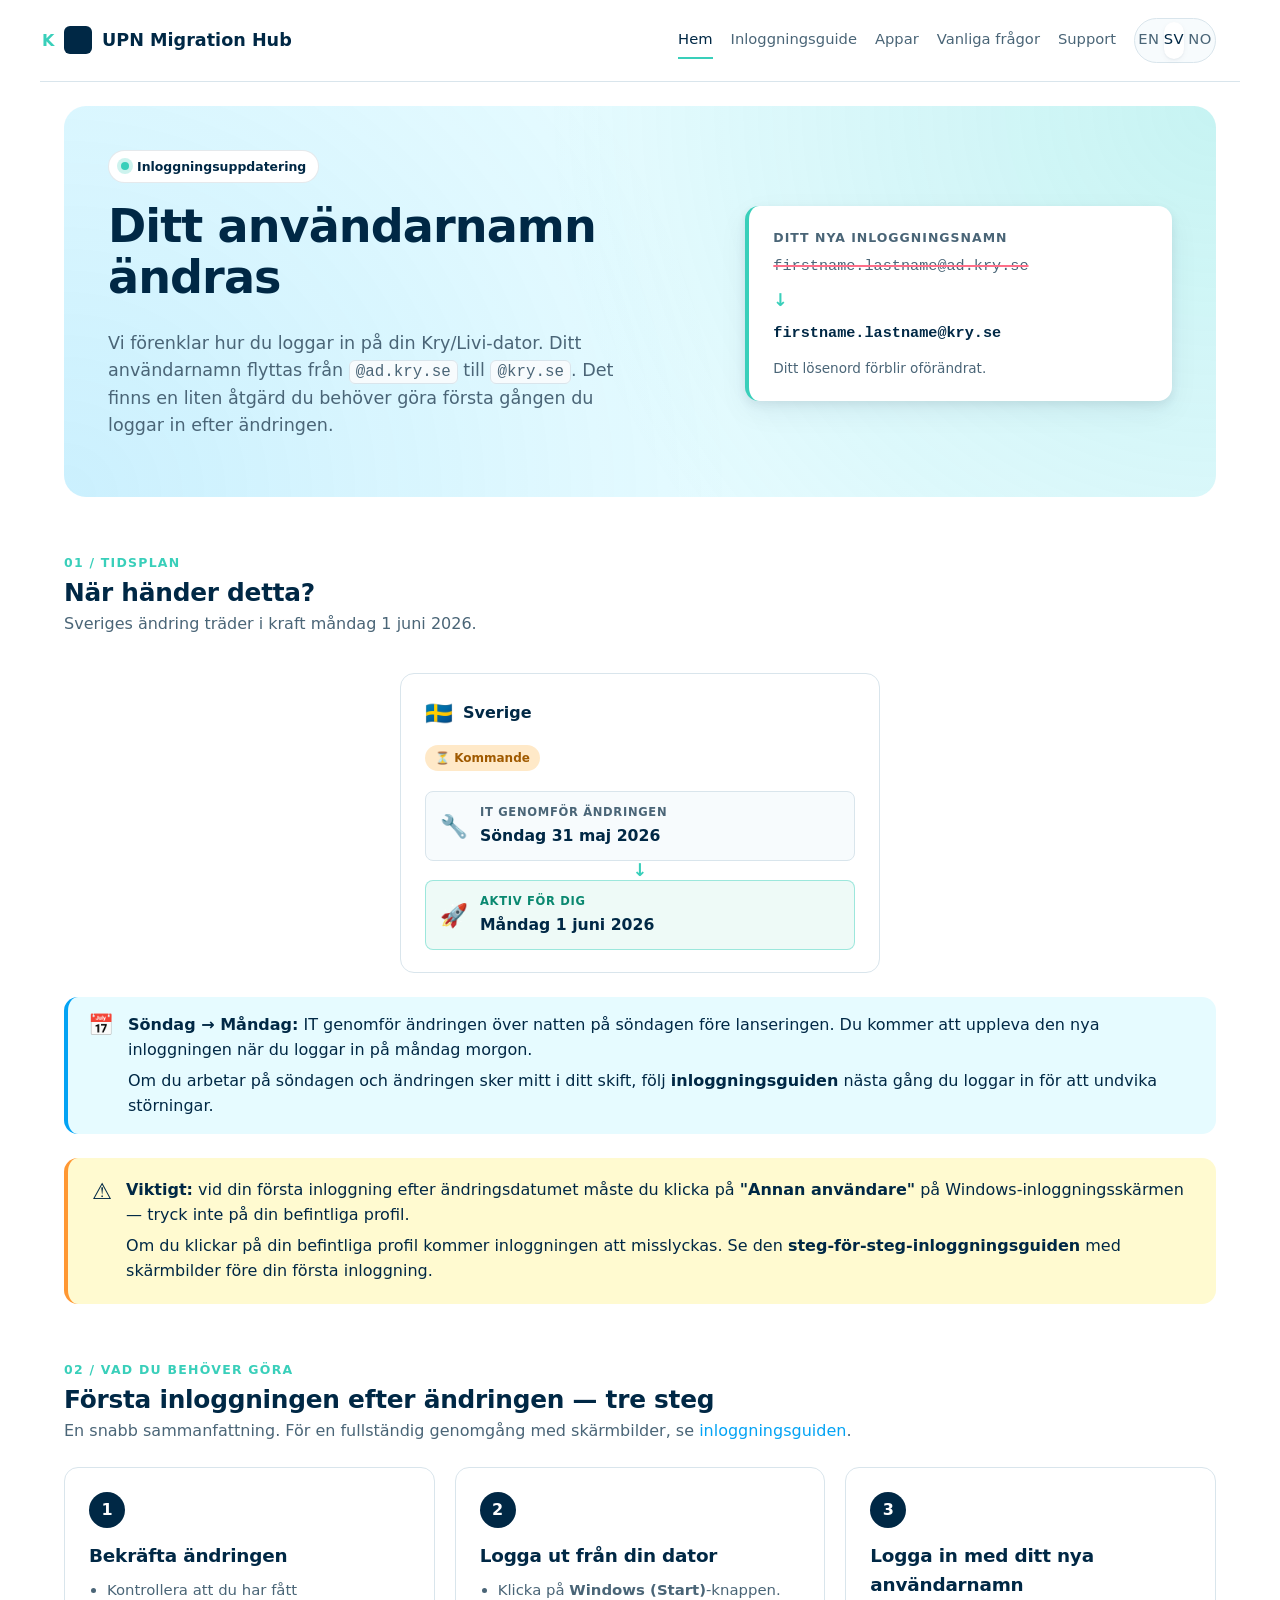
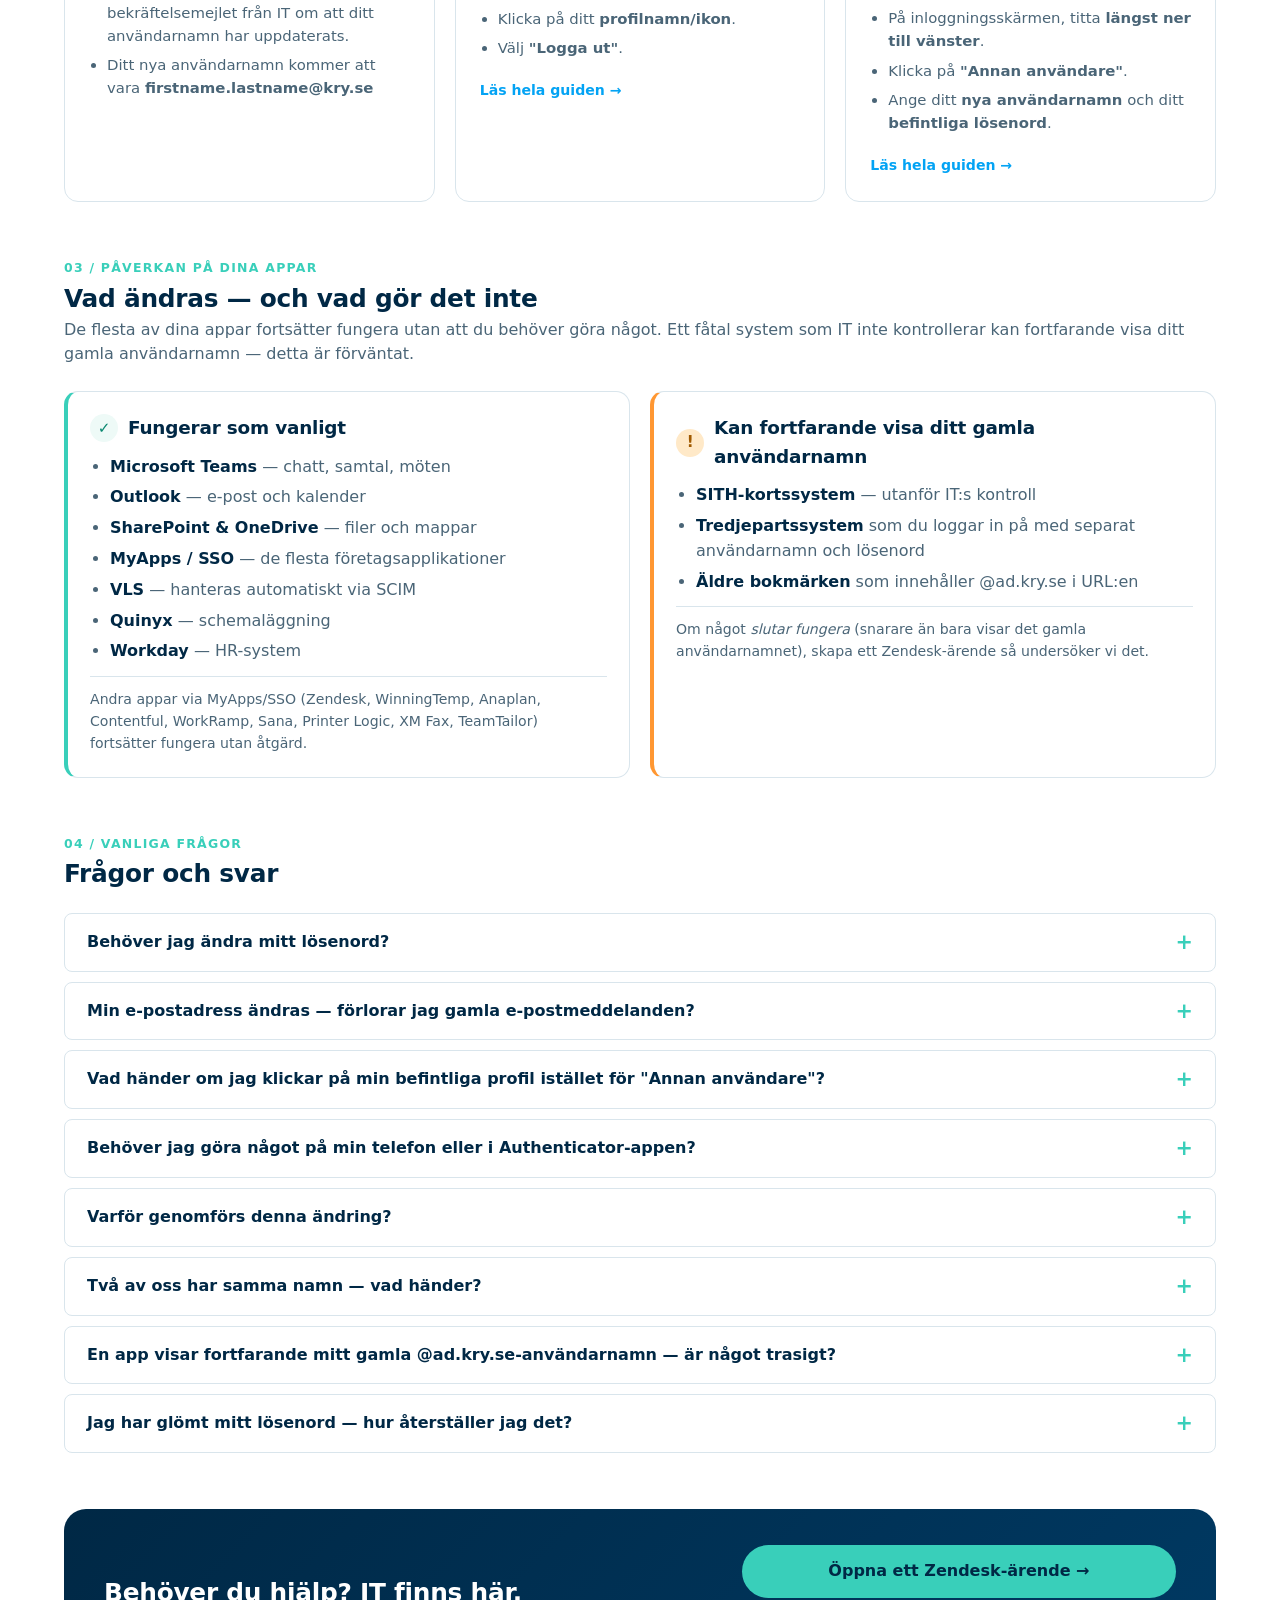
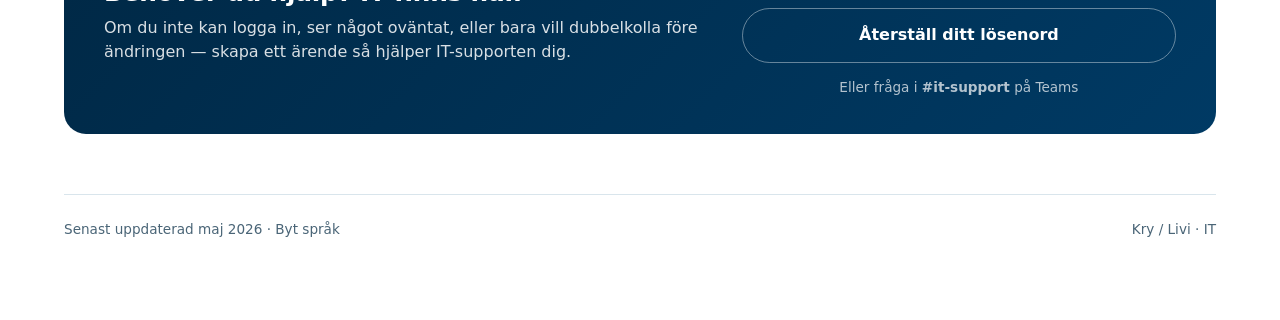
==== commit d93f0be6: "Default to Swedish on root URL, keep picker as opt-in First-time visitors to the root URL now redire" ====
--- a/index.html
+++ b/index.html
@@ -8,9 +8,8 @@
 <meta name="robots" content="noindex,nofollow" />
 <link rel="stylesheet" href="./assets/css/site.css" />
 <script>
-  // One-shot language picker: if a language was previously chosen, jump there.
-  // EXCEPT when ?picker=1 is in the URL — that's the "Change language" entry point.
-  // This runs before the picker UI renders to avoid flash.
+  // Language routing — runs before picker UI renders to avoid flash.
+  // Priority: ?picker=1 (explicit) → saved choice → default to Swedish.
   (function () {
     try {
       var params = new URLSearchParams(location.search);
@@ -18,7 +17,11 @@
       var lang = localStorage.getItem('upn-hub-lang');
       if (lang === 'en' || lang === 'sv' || lang === 'no') {
         location.replace('./' + lang + '/');
+        return;
       }
+      // First-time visitor — default to Swedish (majority audience).
+      // Norwegian + English users switch via the in-page language toggle.
+      location.replace('./sv/');
     } catch (e) { /* localStorage blocked — show picker */ }
   })();
 </script>
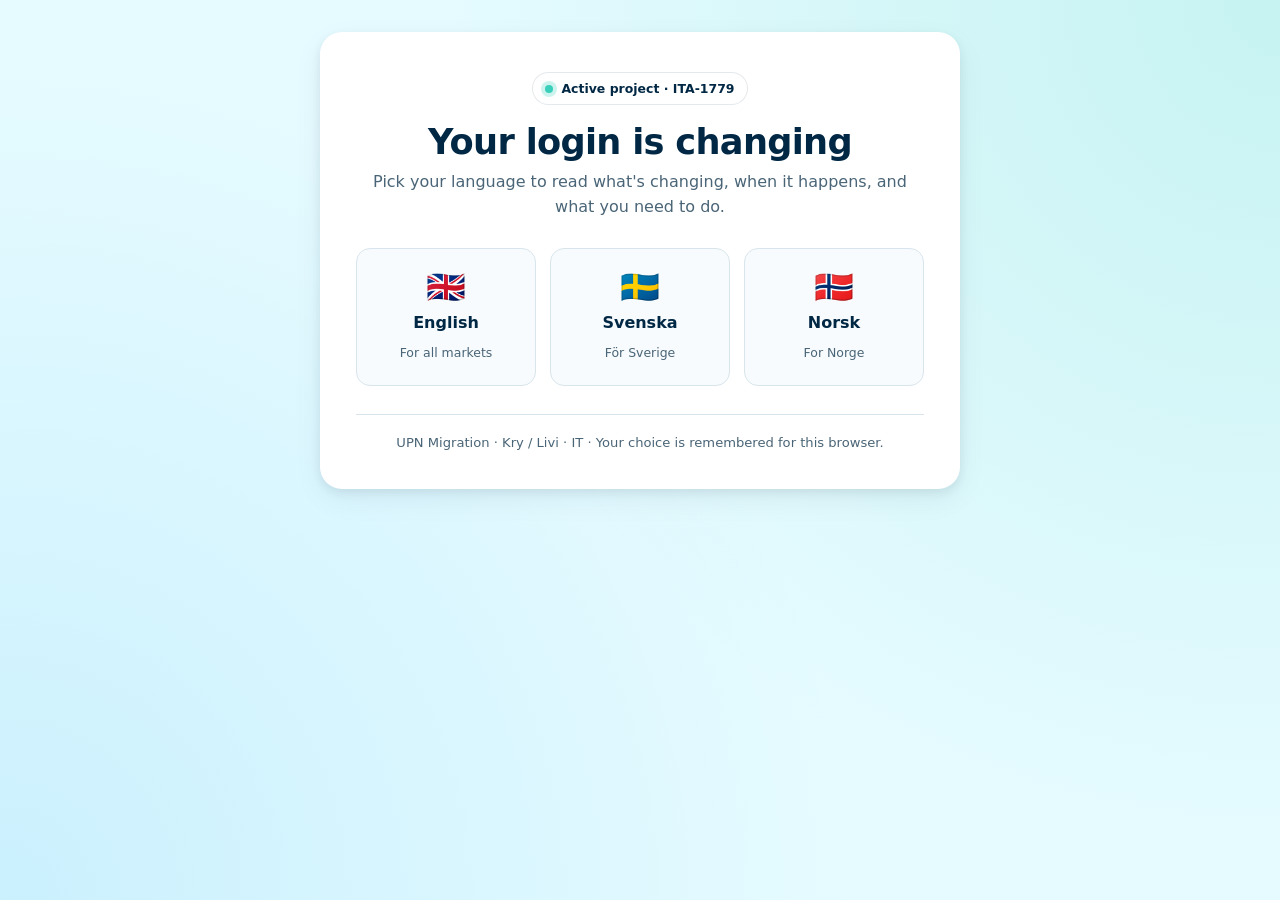
==== commit cacc2b9b: "Pin picker card to top of viewport instead of vertically centered Reverts the previous default-to-Sw" ====
--- a/index.html
+++ b/index.html
@@ -8,20 +8,18 @@
 <meta name="robots" content="noindex,nofollow" />
 <link rel="stylesheet" href="./assets/css/site.css" />
 <script>
-  // Language routing — runs before picker UI renders to avoid flash.
-  // Priority: ?picker=1 (explicit) → saved choice → default to Swedish.
+  // One-shot language picker: if a language was previously chosen, jump there.
+  // EXCEPT when ?picker=1 is in the URL — that's the "Change language" entry point.
+  // First-time visitors see the picker (now anchored to the top of the viewport
+  // so it's immediately visible inside the SharePoint iframe).
   (function () {
     try {
       var params = new URLSearchParams(location.search);
-      if (params.get('picker') === '1') return; // honor explicit picker request
+      if (params.get('picker') === '1') return;
       var lang = localStorage.getItem('upn-hub-lang');
       if (lang === 'en' || lang === 'sv' || lang === 'no') {
         location.replace('./' + lang + '/');
-        return;
       }
-      // First-time visitor — default to Swedish (majority audience).
-      // Norwegian + English users switch via the in-page language toggle.
-      location.replace('./sv/');
     } catch (e) { /* localStorage blocked — show picker */ }
   })();
 </script>
@@ -30,13 +28,13 @@
   body.picker {
     min-height: 100vh;
     display: flex;
-    align-items: center;
+    align-items: flex-start;
     justify-content: center;
     background:
       radial-gradient(circle at 100% 0%, rgba(57, 207, 186, 0.18), transparent 55%),
       radial-gradient(circle at 0% 100%, rgba(3, 163, 244, 0.12), transparent 55%),
       var(--blue-100);
-    padding: 24px;
+    padding: 32px 24px;
   }
   .picker-card {
     background: white;
